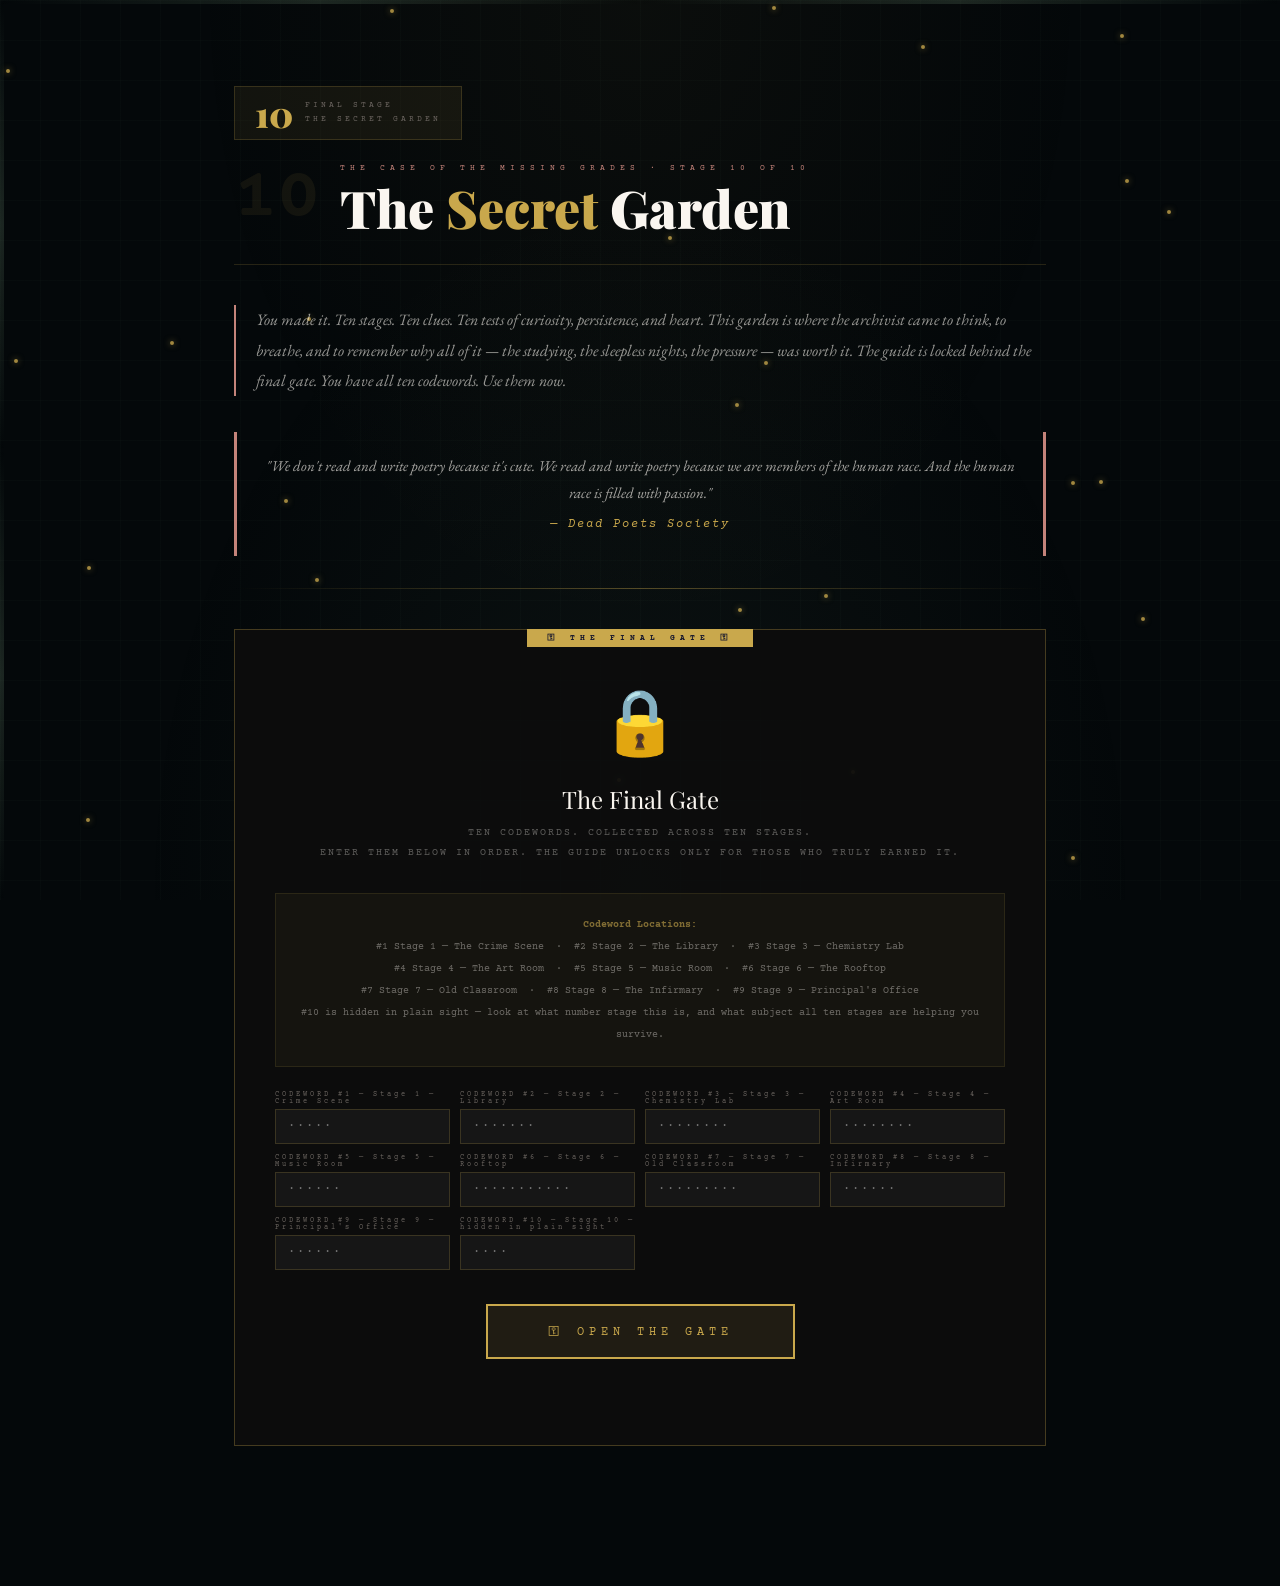
==== stage10.html @ 4bf93680 "Add files via upload" ====
<!DOCTYPE html>
<html lang="en">
<head>
<meta charset="UTF-8"><meta name="viewport" content="width=device-width,initial-scale=1">
<title>Stage 10 — The Secret Garden · FINAL</title>
<link rel="stylesheet" href="theme.css">
<style>
body{background:#04080a;cursor:default;}
/* Garden atmosphere */
body::before{background-image:linear-gradient(rgba(122,158,126,.03) 1px,transparent 1px),linear-gradient(90deg,rgba(122,158,126,.03) 1px,transparent 1px);background-size:40px 40px;}
body::after{content:'';position:fixed;inset:0;background:radial-gradient(ellipse at 50% 100%,rgba(122,158,126,.08),transparent 55%),radial-gradient(ellipse at 50% 0%,rgba(201,168,76,.04),transparent 50%);pointer-events:none;z-index:0;}
/* Fireflies */
.firefly{position:fixed;width:4px;height:4px;background:rgba(201,168,76,.8);border-radius:50%;pointer-events:none;z-index:0;animation:fly var(--d) ease-in-out infinite var(--dl);box-shadow:0 0 6px rgba(201,168,76,.6);}
@keyframes fly{0%{transform:translate(0,0);opacity:0}20%{opacity:.9}80%{opacity:.6}100%{transform:translate(var(--dx),var(--dy));opacity:0}}
/* Vines decoration */
.vine-top{position:fixed;top:0;left:0;right:0;height:4px;background:linear-gradient(90deg,transparent,var(--sage),transparent,var(--sage),transparent);opacity:.2;z-index:1;}
.vine-left{position:fixed;top:0;left:0;bottom:0;width:4px;background:linear-gradient(180deg,transparent,var(--sage),transparent,var(--sage),transparent);opacity:.2;z-index:1;}
/* Final gate */
.gate{background:rgba(13,13,13,.95);border:1px solid rgba(201,168,76,.3);padding:50px 40px;margin:40px 0;text-align:center;position:relative;}
.gate::before{content:'⚿  THE FINAL GATE  ⚿';position:absolute;top:-1px;left:50%;transform:translateX(-50%);font-family:'Courier Prime',monospace;font-size:8px;letter-spacing:5px;background:var(--gold);color:var(--navy);padding:4px 20px;font-weight:700;white-space:nowrap;}
.gate-lock{font-size:64px;margin-bottom:20px;animation:lockPulse 3s ease-in-out infinite;}
@keyframes lockPulse{0%,100%{filter:drop-shadow(0 0 0px rgba(201,168,76,0))}50%{filter:drop-shadow(0 0 20px rgba(201,168,76,.5))}}
.gate-title{font-family:'Playfair Display',serif;font-size:24px;color:var(--cream);margin-bottom:8px;}
.gate-desc{font-family:'Courier Prime',monospace;font-size:10px;letter-spacing:2px;color:rgba(250,246,240,.35);line-height:2;margin-bottom:30px;}
/* 10 word inputs */
.words-grid{display:grid;grid-template-columns:repeat(auto-fill,minmax(160px,1fr));gap:10px;margin:24px 0;text-align:left;}
.word-slot{position:relative;}
.word-slot label{font-family:'Courier Prime',monospace;font-size:7px;letter-spacing:3px;color:var(--gray);display:block;margin-bottom:4px;}
.word-slot input{width:100%;background:rgba(255,255,255,.04);border:1px solid rgba(201,168,76,.2);color:var(--cream);font-family:'Courier Prime',monospace;font-size:12px;letter-spacing:2px;padding:10px 12px;outline:none;text-transform:uppercase;}
.word-slot input:focus{border-color:var(--gold);}
.word-slot input.ok{border-color:var(--sage);background:rgba(122,158,126,.1);color:var(--sage);}
.word-slot input.err{border-color:var(--red);background:rgba(139,26,26,.1);color:var(--rose);}
.word-slot .tick{position:absolute;right:8px;top:28px;font-size:14px;display:none;}
.word-slot input.ok~.tick{display:block;color:var(--sage);}
.unlock-btn{background:rgba(201,168,76,.1);border:2px solid var(--gold);color:var(--gold);font-family:'Courier Prime',monospace;font-size:12px;letter-spacing:5px;padding:18px 60px;cursor:pointer;transition:all .4s;text-transform:uppercase;position:relative;overflow:hidden;margin-top:10px;}
.unlock-btn::before{content:'';position:absolute;inset:0;background:var(--gold);transform:translateX(-100%);transition:transform .4s;}
.unlock-btn:hover::before{transform:translateX(0);}
.unlock-btn span{position:relative;z-index:1;}
.unlock-btn:hover span{color:var(--navy);}
.gate-fb{font-family:'Courier Prime',monospace;font-size:11px;letter-spacing:2px;min-height:24px;margin-top:12px;color:var(--rose);}
/* codewords hint */
.cw-reminder{background:rgba(201,168,76,.05);border:1px solid rgba(201,168,76,.12);padding:20px 24px;margin:24px 0;font-family:'Courier Prime',monospace;font-size:10px;color:rgba(250,246,240,.4);line-height:2.2;}
.cw-reminder strong{color:rgba(201,168,76,.6);}
/* VICTORY */
#victory{display:none;text-align:center;}
#victory.show{display:block;animation:bigReveal 1.5s ease;}
@keyframes bigReveal{from{opacity:0;filter:blur(20px);transform:scale(.9)}60%{filter:blur(0)}to{opacity:1;transform:scale(1)}}
.v-badge{font-family:'Courier Prime',monospace;font-size:9px;letter-spacing:7px;color:var(--gold);margin-bottom:30px;animation:glowPulse 2s ease-in-out infinite;}
@keyframes glowPulse{0%,100%{text-shadow:0 0 10px rgba(201,168,76,.3)}50%{text-shadow:0 0 40px rgba(201,168,76,.8),0 0 80px rgba(201,168,76,.3)}}
.v-title{font-family:'Playfair Display',serif;font-size:clamp(36px,7vw,72px);font-weight:900;color:var(--cream);line-height:1.1;margin-bottom:16px;}
.v-title em{color:var(--gold);}
.v-sub{font-size:18px;font-style:italic;color:var(--rose);margin-bottom:50px;}
/* Final letter */
.final-letter{background:var(--paper);color:#1a1510;padding:50px 55px;max-width:640px;margin:30px auto;box-shadow:0 20px 60px rgba(0,0,0,.7),0 0 0 1px rgba(201,168,76,.3),inset 0 0 0 24px transparent;position:relative;font-family:'EB Garamond',serif;text-align:left;}
.final-letter::before{content:'';position:absolute;inset:18px;border:1px solid rgba(0,0,0,.05);pointer-events:none;}
.fl-header{text-align:center;margin-bottom:30px;padding-bottom:20px;border-bottom:1px solid rgba(0,0,0,.1);}
.fl-header .stamp{display:inline-block;border:2px solid var(--red);color:var(--red);font-family:'Courier Prime',monospace;font-size:7px;letter-spacing:4px;padding:3px 10px;transform:rotate(-2deg);margin-bottom:12px;}
.fl-header h2{font-family:'Playfair Display',serif;font-size:26px;font-weight:900;color:#1a1510;}
.fl-header p{font-style:italic;font-size:14px;color:var(--red);margin-top:6px;}
.fl-body p{font-size:15px;line-height:2;color:#2c2218;margin-bottom:16px;}
.fl-body .verse{border-left:3px solid var(--red);padding-left:20px;margin:24px 0;font-style:italic;font-size:15px;color:#5c4030;line-height:1.8;}
.fl-sig{font-family:'Playfair Display',serif;font-style:italic;font-size:17px;color:var(--red);margin-top:28px;}
/* Download */
.dl-section{text-align:center;margin:40px 0;}
.dl-btn{display:inline-block;background:var(--navy);color:var(--gold);font-family:'Courier Prime',monospace;font-weight:700;font-size:12px;letter-spacing:4px;padding:20px 56px;text-decoration:none;border:2px solid var(--gold);transition:all .4s;margin:8px;}
.dl-btn:hover{background:var(--gold);color:var(--navy);transform:translateY(-3px);box-shadow:0 12px 30px rgba(201,168,76,.3);}
.dl-btn.sec{background:transparent;color:rgba(250,246,240,.3);border-color:rgba(250,246,240,.1);font-size:9px;letter-spacing:3px;padding:12px 30px;}
.dl-btn.sec:hover{background:rgba(255,255,255,.05);color:var(--cream);}
.case-closed{font-family:'Courier Prime',monospace;font-size:8px;letter-spacing:6px;color:rgba(250,246,240,.12);text-align:center;margin-top:60px;}
/* Confetti */
.confetti-piece{position:fixed;top:-10px;animation:confFall var(--d) ease-in forwards var(--dl);pointer-events:none;z-index:100;opacity:0;}
@keyframes confFall{0%{opacity:1;transform:translate(0,0) rotate(0)}100%{opacity:0;transform:translate(var(--dx),110vh) rotate(var(--r))}}
/* Stage 10 label */
.ten-badge{display:inline-flex;align-items:center;gap:12px;background:rgba(201,168,76,.08);border:1px solid rgba(201,168,76,.2);padding:8px 20px;margin-bottom:24px;}
.ten-badge .n{font-family:'Playfair Display',serif;font-size:36px;font-weight:900;color:var(--gold);line-height:1;}
.ten-badge p{font-family:'Courier Prime',monospace;font-size:8px;letter-spacing:3px;color:var(--gray);line-height:1.8;}
</style>
</head>
<body>
<div class="vine-top"></div>
<div class="vine-left"></div>
<div id="ffContainer"></div>

<div class="stage-wrap">
  <div class="progress-dots" id="dots"></div>

  <div class="ten-badge">
    <span class="n">10</span>
    <p>FINAL STAGE<br>THE SECRET GARDEN</p>
  </div>

  <div class="stage-bar">
    <div class="stage-num">10</div>
    <div class="stage-meta">
      <span class="stage-label">THE CASE OF THE MISSING GRADES · STAGE 10 OF 10</span>
      <div class="stage-title">The <em>Secret</em> Garden</div>
    </div>
  </div>

  <p class="scene-intro">
    You made it. Ten stages. Ten clues. Ten tests of curiosity, persistence, and heart. 
    This garden is where the archivist came to think, to breathe, and to remember why all of it — the studying, the sleepless nights, the pressure — was worth it.
    The guide is locked behind the final gate. You have all ten codewords. Use them now.
  </p>

  <div class="quote-box">
    "We don't read and write poetry because it's cute. We read and write poetry because we are members of the human race. And the human race is filled with passion."<br>
    <span style="font-size:12px;font-family:'Courier Prime',monospace;letter-spacing:2px;color:var(--gold);margin-top:8px;display:block;">— Dead Poets Society</span>
  </div>

  <hr class="div">

  <!-- THE GATE -->
  <div class="gate" id="gateSection">
    <div class="gate-lock" id="lockIcon">🔒</div>
    <div class="gate-title">The Final Gate</div>
    <div class="gate-desc">
      TEN CODEWORDS. COLLECTED ACROSS TEN STAGES.<br>
      ENTER THEM BELOW IN ORDER. THE GUIDE UNLOCKS ONLY FOR THOSE WHO TRULY EARNED IT.
    </div>

    <!-- Hint: all codewords if they forgot -->
    <div class="cw-reminder">
      <strong>Codeword Locations:</strong><br>
      #1 Stage 1 — The Crime Scene &nbsp;·&nbsp; #2 Stage 2 — The Library &nbsp;·&nbsp; #3 Stage 3 — Chemistry Lab<br>
      #4 Stage 4 — The Art Room &nbsp;·&nbsp; #5 Stage 5 — Music Room &nbsp;·&nbsp; #6 Stage 6 — The Rooftop<br>
      #7 Stage 7 — Old Classroom &nbsp;·&nbsp; #8 Stage 8 — The Infirmary &nbsp;·&nbsp; #9 Stage 9 — Principal's Office<br>
      #10 is hidden in plain sight — look at what number stage this is, and what subject all ten stages are helping you survive.
    </div>

    <div class="words-grid" id="wordsGrid"></div>

    <button class="unlock-btn" onclick="tryUnlock()"><span>⚿  OPEN THE GATE</span></button>
    <div class="gate-fb" id="gateFb"></div>
  </div>

  <!-- VICTORY -->
  <div id="victory">
    <div class="v-badge">✦ THE CASE IS CLOSED · THE GUIDE IS YOURS ✦</div>
    <div class="v-title">Carpe <em>Diem</em>,<br>Detective.</div>
    <div class="v-sub">You cracked the case. All ten clues. All ten stages. Every single one.</div>

    <div class="final-letter">
      <div class="fl-header">
        <div class="stamp">CASE FILE GR10-ICSE — DECLASSIFIED</div>
        <h2>The Guide to Survive Grade 10</h2>
        <p>ICSE Edition &nbsp;·&nbsp; Compiled by a Survivor</p>
      </div>
      <div class="fl-body">
        <p>You followed a trail across ten rooms — a crime scene, a library, a chemistry lab, an art room, a music room, a rooftop, an old classroom, an infirmary, a principal's office, and finally, this garden.</p>
        <p>Ten clues. Ten puzzles. Each one asking you to be curious, to think, to not give up when it got hard. Which is — not coincidentally — exactly what Grade 10 will ask of you, every single day.</p>
        <div class="verse">
          "You must strive to find your own voice. Because the longer you wait to begin,<br>
          the less likely you are to find it at all."<br>
          — Dead Poets Society
        </div>
        <p>Inside this guide are nine case files: your subjects, your study methods, your exam technique, the truth about burnout, the people who'll carry you through, the small joys worth protecting, and the survival kit for the weeks when everything feels impossible.</p>
        <p>You don't have to be perfect. You just have to show up — the way you showed up for every stage of this hunt — with curiosity, with effort, and with the quiet stubbornness of someone who doesn't quit.</p>
        <p>The summer is on the other side of this year. And you're going to walk into it having discovered something important: <em>you are more than your marks.</em> You are the person who solved a ten-stage mystery because they cared enough to try.</p>
        <p>That person is going to be just fine.</p>
        <p class="fl-sig">With everything — &nbsp; T.S. (A Survivor of Grade 10 ICSE)</p>
      </div>
    </div>

    <div class="dl-section">
      <div style="font-family:'Courier Prime',monospace;font-size:9px;letter-spacing:5px;color:var(--gold);margin-bottom:24px;">✦ YOUR SURVIVAL GUIDE AWAITS ✦</div>
      <a href="Guide_To_Survive_Grade10_ICSE.pdf" class="dl-btn" download>
        ⬇ &nbsp; Download Your Grade 10 Survival Guide
      </a>
      <br>
      <a href="Guide_To_Survive_Grade10_ICSE.pdf" class="dl-btn" target="_blank">
        📖 &nbsp; Read Online
      </a>
      <br>
      <a href="stage1.html" class="dl-btn sec">↩ Restart the Mystery</a>
    </div>

    <div class="case-closed">
      · · · CASE #GR10-ICSE-2025 · · · STATUS: SOLVED · · · GRADE 10: SURVIVABLE · · · YOU: MORE THAN YOUR MARKS · · ·
    </div>
  </div>

</div>

<script>
// Dots
const d=document.getElementById('dots');
for(let i=0;i<10;i++){const e=document.createElement('div');e.className='dot'+(i<9?'done':i===9?'active':'');d.appendChild(e);}

// Fireflies
const ffc=document.getElementById('ffContainer');
for(let i=0;i<25;i++){
  const f=document.createElement('div');f.className='firefly';
  f.style.cssText=`left:${Math.random()*100}%;top:${Math.random()*100}%;--d:${4+Math.random()*8}s;--dl:-${Math.random()*10}s;--dx:${(Math.random()-.5)*300}px;--dy:${(Math.random()-.5)*200}px;`;
  ffc.appendChild(f);
}

// Codewords (all 10)
const CWS=[
  {n:1, w:'CARPE',       hint:'Stage 1 — Crime Scene'},
  {n:2, w:'ELEMENT',     hint:'Stage 2 — Library'},
  {n:3, w:'PERIODIC',    hint:'Stage 3 — Chemistry Lab'},
  {n:4, w:'SPECTRUM',    hint:'Stage 4 — Art Room'},
  {n:5, w:'RHYTHM',      hint:'Stage 5 — Music Room'},
  {n:6, w:'PERSPECTIVE', hint:'Stage 6 — Rooftop'},
  {n:7, w:'SYNTHESIS',   hint:'Stage 7 — Old Classroom'},
  {n:8, w:'SIGNAL',      hint:'Stage 8 — Infirmary'},
  {n:9, w:'DEDUCE',      hint:'Stage 9 — Principal\'s Office'},
  {n:10,w:'ICSE',        hint:'Stage 10 — hidden in plain sight'},
];

// Build input grid
const grid=document.getElementById('wordsGrid');
CWS.forEach(cw=>{
  const slot=document.createElement('div');slot.className='word-slot';
  slot.innerHTML=`<label>CODEWORD #${cw.n} — ${cw.hint}</label>
    <input type="text" id="cw${cw.n}" maxlength="${Math.max(cw.w.length+3,6)}" placeholder="${'·'.repeat(cw.w.length)}" autocomplete="off">
    <span class="tick">✓</span>`;
  grid.appendChild(slot);
});

function tryUnlock(){
  let correct=0;
  const fb=document.getElementById('gateFb');
  CWS.forEach(cw=>{
    const inp=document.getElementById(`cw${cw.n}`);
    const val=inp.value.trim().toUpperCase();
    inp.classList.remove('ok','err');
    if(val===cw.w){inp.classList.add('ok');correct++;}
    else if(val){inp.classList.add('err');}
  });

  if(correct===10){
    victory();
  } else if(correct>=7){
    fb.textContent=`${correct}/10 correct. So close! Check the red fields — look at each stage's clue card again.`;
  } else if(correct>=4){
    fb.textContent=`${correct}/10 correct. Good progress. Some codewords need revisiting. Check the stage hints above.`;
  } else {
    fb.textContent=`${correct}/10 correct. Return to the stages where you're stuck and re-read the clue cards.`;
  }
}

function victory(){
  document.getElementById('gateSection').style.display='none';
  const v=document.getElementById('victory');
  v.classList.add('show');
  v.scrollIntoView({behavior:'smooth'});
  launchConfetti();
  // Update dots — all done
  document.querySelectorAll('.dot').forEach(d=>{d.className='dot done';});
}

function launchConfetti(){
  const colors=['#c9a84c','#c4837a','#7a9e7e','#faf6f0','#8b1a1a','#1a1a2e','#4cc9f0'];
  for(let i=0;i<100;i++){
    const p=document.createElement('div');p.className='confetti-piece';
    const sz=6+Math.random()*10;
    p.style.cssText=`width:${sz}px;height:${sz}px;background:${colors[Math.floor(Math.random()*colors.length)]};left:${Math.random()*100}%;--d:${1.5+Math.random()*2.5}s;--dl:${Math.random()*1.5}s;--dx:${(Math.random()-.5)*400}px;--r:${Math.random()*720}deg;border-radius:${Math.random()>.5?'50%':'2px'};`;
    document.body.appendChild(p);
    setTimeout(()=>p.remove(),5000);
  }
}

// Enter key moves to next input
document.querySelectorAll('.word-slot input').forEach((inp,i,all)=>{
  inp.addEventListener('keydown',e=>{if(e.key==='Enter'&&all[i+1])all[i+1].focus();if(e.key==='Enter'&&i===all.length-1)tryUnlock();});
  inp.addEventListener('input',function(){this.value=this.value.replace(/[^a-zA-Z]/g,'');});
});
</script>
</body>
</html>
---- theme.css ----
/* ═══════════════════════════════════════════════════
   THE CASE OF THE MISSING GRADES — SHARED THEME
   10 Stages · ICSE Grade 10 · Carpe Diem
═══════════════════════════════════════════════════ */

@import url('https://fonts.googleapis.com/css2?family=Playfair+Display:ital,wght@0,400;0,700;0,900;1,400;1,700&family=Courier+Prime:ital,wght@0,400;0,700;1,400&family=EB+Garamond:ital,wght@0,400;0,500;1,400&display=swap');

:root {
  --navy:    #1a1a2e;
  --red:     #8b1a1a;
  --cream:   #faf6f0;
  --gold:    #c9a84c;
  --rose:    #c4837a;
  --sage:    #7a9e7e;
  --char:    #2c2c2c;
  --gray:    #6b6560;
  --paper:   #fdf9f2;
  --bg:      #0a0810;
  --mid:     #0d0d1a;
}

*, *::before, *::after { margin:0; padding:0; box-sizing:border-box; }

body {
  background: var(--bg);
  color: var(--cream);
  font-family: 'EB Garamond', serif;
  min-height: 100vh;
  overflow-x: hidden;
  cursor: default;
}

/* Grid overlay */
body::before {
  content:'';
  position:fixed; inset:0;
  background-image:
    linear-gradient(rgba(201,168,76,.04) 1px, transparent 1px),
    linear-gradient(90deg, rgba(201,168,76,.04) 1px, transparent 1px);
  background-size:40px 40px;
  pointer-events:none; z-index:0;
}

/* ── LAYOUT ── */
.stage-wrap {
  position:relative; z-index:1;
  max-width:860px; margin:0 auto;
  padding:50px 24px 100px;
}

/* ── STAGE HEADER ── */
.stage-bar {
  display:flex; align-items:center; gap:20px;
  padding-bottom:28px;
  border-bottom:1px solid rgba(201,168,76,.18);
  margin-bottom:40px;
}
.stage-num {
  font-family:'Courier Prime',monospace;
  font-size:72px; font-weight:700;
  color:rgba(201,168,76,.08); line-height:1; flex-shrink:0;
  user-select:none;
}
.stage-meta { flex:1; }
.stage-label {
  font-family:'Courier Prime',monospace;
  font-size:8px; letter-spacing:5px;
  color:var(--rose); display:block; margin-bottom:6px;
}
.stage-title {
  font-family:'Playfair Display',serif;
  font-size:clamp(28px,5vw,52px);
  font-weight:900; color:var(--cream); line-height:1.1;
}
.stage-title em { color:var(--gold); font-style:normal; }

/* Progress dots */
.progress-dots {
  display:flex; gap:6px; justify-content:center;
  margin-bottom:36px;
}
.dot {
  width:10px; height:10px; border-radius:50%;
  background:rgba(255,255,255,.08);
  border:1px solid rgba(201,168,76,.2);
  transition:all .4s;
}
.dot.done  { background:var(--sage); border-color:var(--sage); }
.dot.active{ background:var(--gold); border-color:var(--gold); box-shadow:0 0 8px rgba(201,168,76,.5); }

/* ── DIVIDER ── */
.div { border:none; height:1px; background:linear-gradient(90deg,transparent,rgba(201,168,76,.4),transparent); margin:32px 0; }

/* ── SCENE TEXT ── */
.scene-intro {
  font-size:16px; font-style:italic;
  color:rgba(250,246,240,.6);
  line-height:1.9; margin-bottom:36px;
  padding-left:20px;
  border-left:2px solid var(--rose);
}

/* ── PINNED NOTE ── */
.pinned-note {
  background:var(--paper); color:#2c2218;
  padding:32px 38px; position:relative;
  margin:28px 0;
  box-shadow:4px 4px 24px rgba(0,0,0,.55), inset 0 0 0 1px rgba(0,0,0,.04);
  font-family:'EB Garamond',serif; font-size:14px; line-height:1.9;
  transform:rotate(-.6deg);
}
.pinned-note::before {
  content:''; position:absolute;
  top:-13px; left:50%; transform:translateX(-50%);
  width:22px; height:22px;
  background:var(--gold); border-radius:50%;
  box-shadow:0 2px 8px rgba(0,0,0,.4);
}
.pinned-note .sig {
  display:block; font-style:italic;
  color:var(--red); margin-top:14px; font-size:15px;
}

/* ── PUZZLE BOX ── */
.puzzle-box {
  background:rgba(26,26,46,.9);
  border:1px solid rgba(201,168,76,.25);
  padding:38px; margin:36px 0; position:relative;
}
.puzzle-box::before {
  content:attr(data-label);
  position:absolute; top:-1px; left:28px;
  font-family:'Courier Prime',monospace;
  font-size:8px; letter-spacing:4px; font-weight:700;
  background:var(--gold); color:var(--navy); padding:3px 12px;
}
.puzzle-title {
  font-family:'Playfair Display',serif;
  font-size:20px; color:var(--cream); margin-bottom:8px;
}
.puzzle-desc {
  font-family:'Courier Prime',monospace;
  font-size:11px; letter-spacing:1px;
  color:rgba(250,246,240,.45); line-height:1.8; margin-bottom:24px;
}

/* ── QUIZ OPTIONS ── */
.quiz-q {
  font-family:'Playfair Display',serif;
  font-size:17px; color:var(--cream);
  margin-bottom:18px; line-height:1.5;
}
.quiz-q .qn { color:var(--gold); }
.options { display:flex; flex-direction:column; gap:8px; margin-bottom:20px; }
.opt {
  background:rgba(255,255,255,.04);
  border:1px solid rgba(201,168,76,.12);
  padding:12px 18px; cursor:pointer;
  font-family:'Courier Prime',monospace;
  font-size:12.5px; color:rgba(250,246,240,.8);
  transition:all .22s; text-align:left; letter-spacing:.5px;
}
.opt:hover { background:rgba(201,168,76,.1); border-color:var(--gold); color:var(--cream); }
.opt.correct { background:rgba(122,158,126,.2); border-color:var(--sage); color:var(--sage); pointer-events:none; }
.opt.wrong   { background:rgba(139,26,26,.2);   border-color:var(--red);  color:var(--rose); pointer-events:none; }
.opt:disabled { pointer-events:none; }

/* ── FEEDBACK ── */
.feedback {
  font-family:'EB Garamond',serif; font-style:italic;
  font-size:13.5px; color:var(--rose);
  min-height:36px; line-height:1.6; margin-top:8px;
}
.feedback.good { color:var(--sage); }

/* ── PROGRESS BAR ── */
.prog-wrap { height:3px; background:rgba(255,255,255,.08); margin-bottom:22px; }
.prog-fill { height:100%; background:linear-gradient(90deg,var(--red),var(--gold)); transition:width .5s ease; }
.score-lbl {
  font-family:'Courier Prime',monospace;
  font-size:9px; letter-spacing:3px; color:var(--gray); margin-bottom:14px;
}

/* ── INPUT ── */
.answer-wrap { display:flex; gap:10px; flex-wrap:wrap; margin:20px 0; }
.ans-input {
  flex:1; min-width:200px;
  background:rgba(255,255,255,.05);
  border:1px solid rgba(201,168,76,.3);
  color:var(--cream);
  font-family:'Courier Prime',monospace;
  font-size:14px; letter-spacing:3px;
  padding:12px 16px; outline:none; text-transform:uppercase;
}
.ans-input:focus { border-color:var(--gold); }
.ans-input::placeholder { color:rgba(250,246,240,.18); font-size:10px; letter-spacing:2px; }
.check-btn {
  background:var(--navy); border:1px solid var(--gold);
  color:var(--gold);
  font-family:'Courier Prime',monospace;
  font-size:10px; letter-spacing:3px;
  padding:12px 22px; cursor:pointer; transition:all .25s;
  text-transform:uppercase;
}
.check-btn:hover { background:var(--gold); color:var(--navy); }

/* ── CLUE REVEAL / UNLOCK ── */
.unlock-section {
  background:rgba(122,158,126,.07);
  border:1px solid rgba(122,158,126,.3);
  padding:36px; margin:36px 0;
  text-align:center; display:none;
}
.unlock-section.show { display:block; animation:fadeUp .9s ease; }
@keyframes fadeUp { from{opacity:0;transform:translateY(18px)} to{opacity:1;transform:translateY(0)} }

.clue-card {
  background:var(--paper); color:#2c2218;
  padding:22px 30px; max-width:500px; margin:20px auto;
  transform:rotate(.8deg);
  box-shadow:3px 3px 18px rgba(0,0,0,.5);
  font-family:'Courier Prime',monospace; font-size:12px; line-height:1.9;
  text-align:left;
}
.clue-lbl {
  font-weight:700; font-size:8px; letter-spacing:3px;
  color:var(--red); display:block; margin-bottom:10px;
}
.clue-code {
  font-family:'Playfair Display',serif;
  font-size:24px; font-style:italic;
  color:var(--red); letter-spacing:4px;
  text-align:center; margin-top:12px;
}

.next-btn {
  display:inline-block;
  background:var(--gold); color:var(--navy);
  font-family:'Courier Prime',monospace;
  font-weight:700; font-size:11px; letter-spacing:4px;
  padding:14px 44px; text-decoration:none;
  margin-top:22px; transition:all .3s; text-transform:uppercase;
  border:1px solid var(--gold);
}
.next-btn:hover { background:var(--cream); transform:translateY(-2px); box-shadow:0 6px 22px rgba(201,168,76,.3); }
.next-note {
  font-family:'Courier Prime',monospace;
  font-size:9px; letter-spacing:2px;
  color:var(--gray); margin-top:14px;
}

/* ── STAMP ── */
.stamp {
  display:inline-block;
  border:2px solid var(--red); color:var(--red);
  font-family:'Courier Prime',monospace;
  font-size:8px; letter-spacing:4px;
  padding:4px 12px; transform:rotate(-3deg);
  opacity:.75; margin-bottom:16px;
}

/* ── CRIME TAPE ── */
.tape {
  background:var(--gold); color:var(--navy);
  font-family:'Courier Prime',monospace;
  font-weight:700; font-size:10px; letter-spacing:5px;
  padding:7px 0; text-align:center;
  transform:rotate(-1.2deg); margin-bottom:36px;
  box-shadow:0 4px 18px rgba(0,0,0,.5);
  overflow:hidden; white-space:nowrap;
}

/* ── QUOTE BOX ── */
.quote-box {
  border-left:3px solid var(--rose);
  border-right:3px solid var(--rose);
  padding:20px 28px; margin:24px 0;
  font-style:italic; font-size:15px;
  color:rgba(250,246,240,.65); line-height:1.8; text-align:center;
}

/* ── RESPONSIVE ── */
@media(max-width:600px) {
  .stage-wrap { padding:30px 16px 80px; }
  .stage-num { font-size:48px; }
  .puzzle-box { padding:24px; }
}
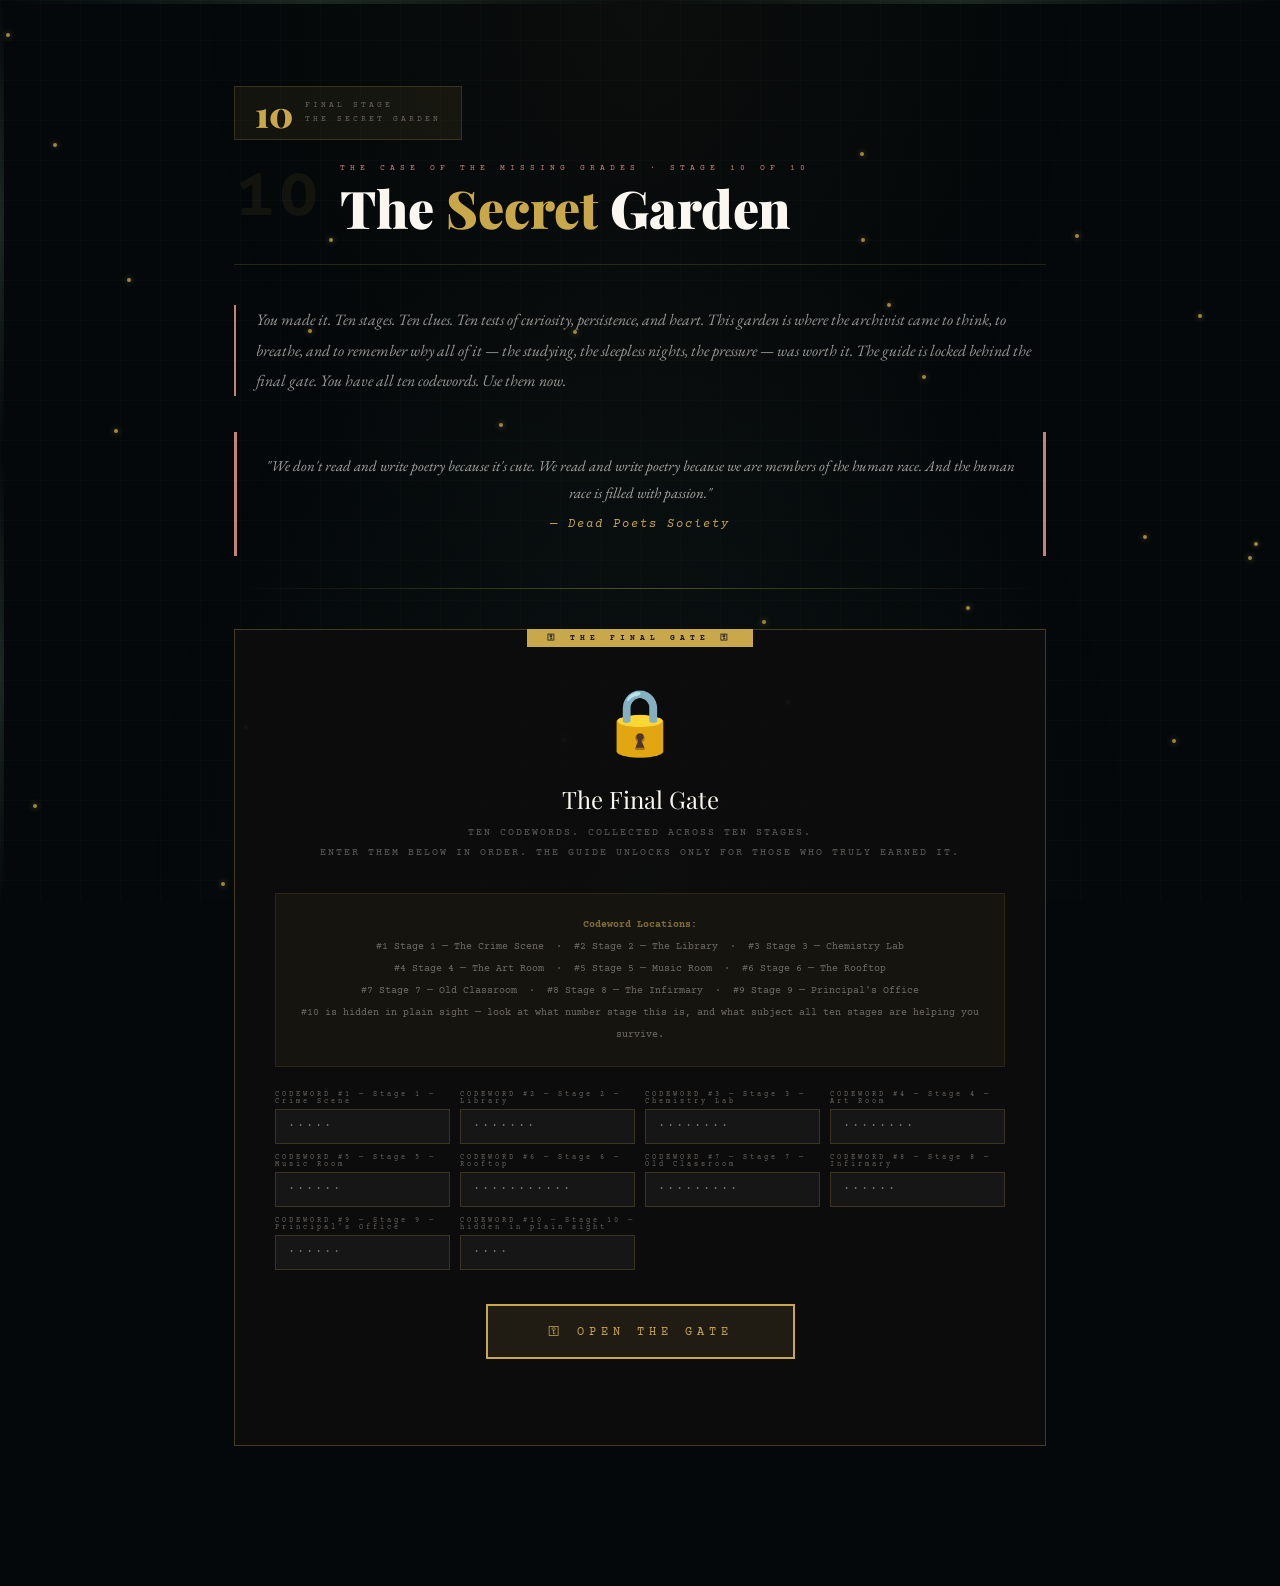
==== commit ece106c4: "Add files via upload" ====
--- a/stage10.html
+++ b/stage10.html
@@ -130,7 +130,7 @@
 
     <div class="words-grid" id="wordsGrid"></div>
 
-    <button class="unlock-btn" onclick="tryUnlock()"><span>⚿  OPEN THE GATE</span></button>
+    <button class="unlock-btn" id="tryUnlockBtn"><span>⚿  OPEN THE GATE</span></button>
     <div class="gate-fb" id="gateFb"></div>
   </div>
 
@@ -263,6 +263,7 @@
 }
 
 // Enter key moves to next input
+document.getElementById('tryUnlockBtn').addEventListener('click',tryUnlock);
 document.querySelectorAll('.word-slot input').forEach((inp,i,all)=>{
   inp.addEventListener('keydown',e=>{if(e.key==='Enter'&&all[i+1])all[i+1].focus();if(e.key==='Enter'&&i===all.length-1)tryUnlock();});
   inp.addEventListener('input',function(){this.value=this.value.replace(/[^a-zA-Z]/g,'');});
